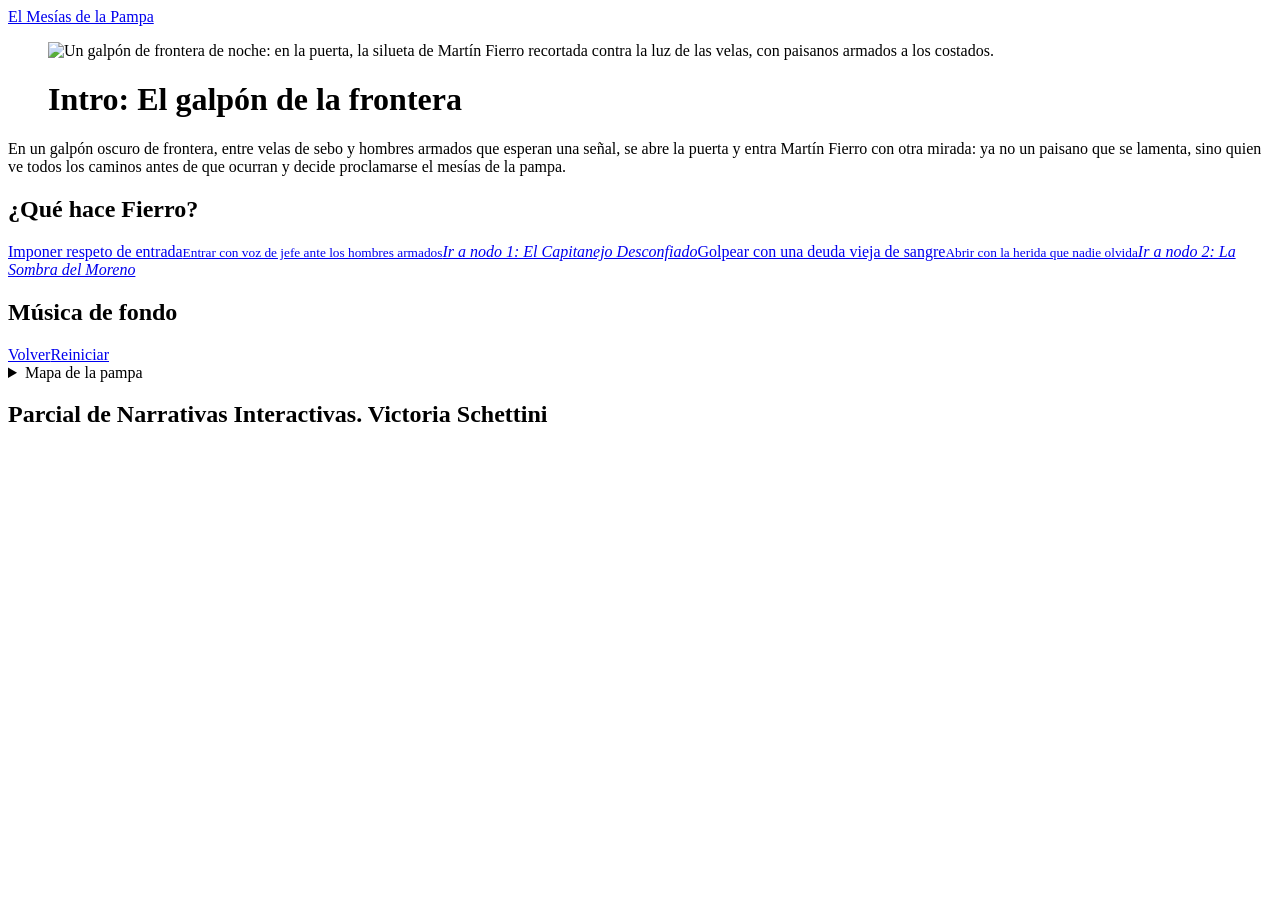
==== index.html @ 4e4e4bdf "Add files via upload" ====
<!DOCTYPE html>
<html lang="es"><head><meta charset="utf-8"><meta name="viewport" content="width=device-width, initial-scale=1">
<title>Intro: El galpón de la frontera | El Mesías de la Pampa</title>
<script>if(sessionStorage.getItem('sand'))document.documentElement.classList.add('sand-in')</script>
<link rel="preconnect" href="https://fonts.googleapis.com"><link rel="preconnect" href="https://fonts.gstatic.com" crossorigin>
<link href="https://fonts.googleapis.com/css2?family=Ewert&family=Love+Ya+Like+A+Sister&display=swap" rel="stylesheet">
<link rel="stylesheet" href="css/style.css"></head>
<body>
<header class="top"><a class="brand" href="index.html">El Mesías de la Pampa</a></header>
<figure class="hero"><img src="img/0.jpg" srcset="img/0-1200.jpg 1200w, img/0.jpg 2400w" sizes="100vw" width="2400" height="1350" alt="Un galpón de frontera de noche: en la puerta, la silueta de Martín Fierro recortada contra la luz de las velas, con paisanos armados a los costados." fetchpriority="high">
<figcaption><h1>Intro: El galpón de la frontera</h1></figcaption></figure>
<main><article><p class="story">En un galpón oscuro de frontera, entre velas de sebo y hombres armados que esperan una señal, se abre la puerta y entra Martín Fierro con otra mirada: ya no un paisano que se lamenta, sino quien ve todos los caminos antes de que ocurran y decide proclamarse el mesías de la pampa.</p>
<h2>¿Qué hace Fierro?</h2>
<nav class="choices" aria-label="Decisiones"><a class="choice" href="nodo1.html"><span class="act">Imponer respeto de entrada</span><small>Entrar con voz de jefe ante los hombres armados</small><em>Ir a nodo 1: El Capitanejo Desconfiado</em></a><a class="choice" href="nodo2.html"><span class="act">Golpear con una deuda vieja de sangre</span><small>Abrir con la herida que nadie olvida</small><em>Ir a nodo 2: La Sombra del Moreno</em></a></nav></article>
<aside class="ambient" aria-label="Ambientación sonora"><h2>Música de fondo</h2><div id="ambient"><noscript><a href="https://youtu.be/PqWY73VacnA?si=HnHsF3Y2TEaqvpaf" target="_blank" rel="noopener">Escuchar Los ejes de mi carreta en YouTube</a></noscript></div></aside></main>
<footer><nav class="tools" aria-label="Navegación"><a href="#" data-back>Volver</a><a href="index.html">Reiniciar</a></nav>
<details><summary>Mapa de la pampa</summary><ul class="map"><li><a href="index.html" aria-current="page">El galpón de la frontera</a></li><li><a href="nodo1.html">El Capitanejo Desconfiado</a></li><li><a href="nodo2.html">La Sombra del Moreno</a></li><li><a href="nodo3.html">El Rastreador Silencioso</a></li><li><a href="nodo4.html">La Vieja del Fogón</a></li><li><a href="nodo5.html">El Secreto del Cuatrero</a></li><li><a href="nodo6.html">El Viejo Milico Desertor</a></li><li><a href="nodo7.html">La Guitarra Colgada</a></li><li><a href="nodo8.html">El Juramento de Cruz</a></li><li><a href="nodo9.html">El Fuego de la Frontera</a></li><li><a href="nodo10.html">La Mirada en la Puerta</a></li><li><a href="final-a.html">El destino de guerra</a></li><li><a href="final-b.html">El mesías de la pampa</a></li></ul></details></footer>
<script src="js/media.js"></script><script src="js/sand.js"></script></body></html>
<h2>Parcial de Narrativas Interactivas. Victoria Schettini</h2>
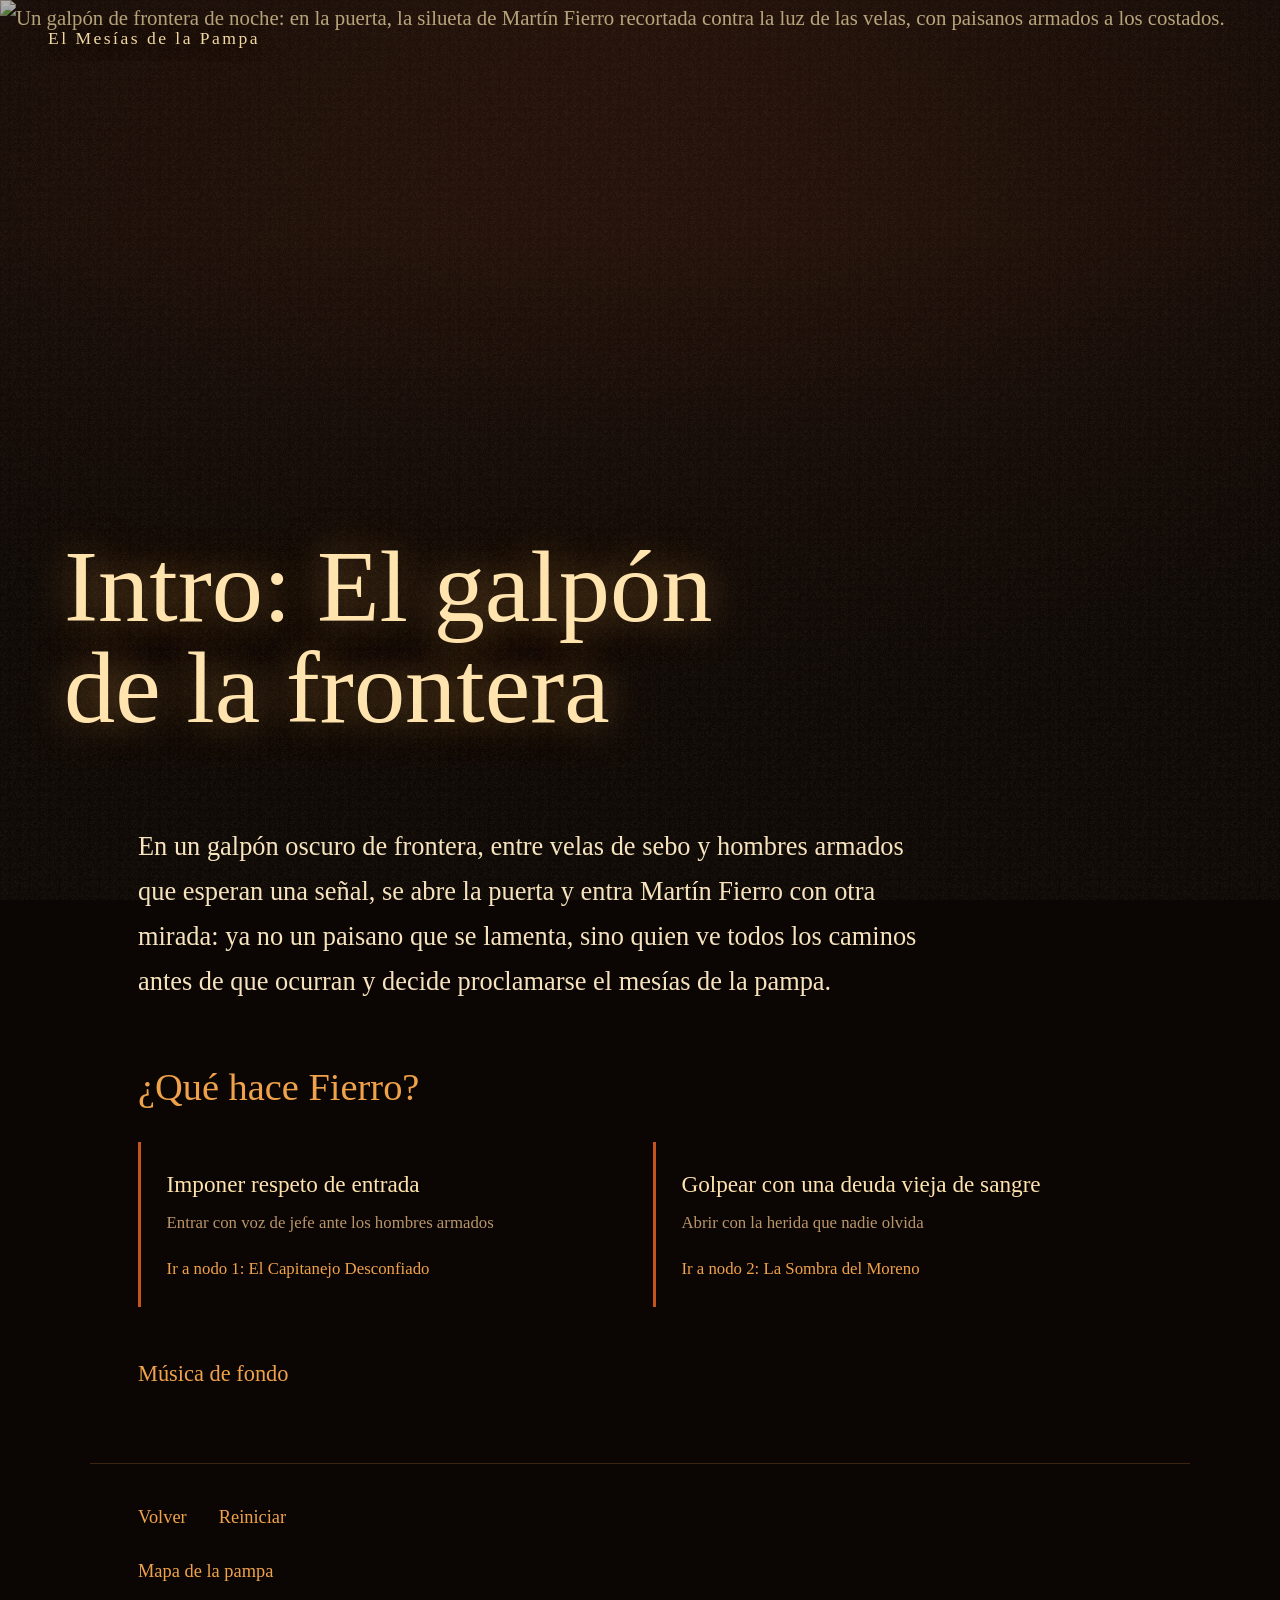
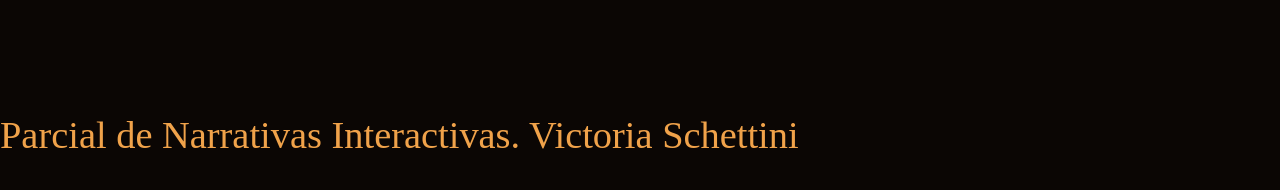
==== commit 945aa2a3: "Update index.html" ====
--- a/index.html
+++ b/index.html
@@ -4,7 +4,7 @@
 <script>if(sessionStorage.getItem('sand'))document.documentElement.classList.add('sand-in')</script>
 <link rel="preconnect" href="https://fonts.googleapis.com"><link rel="preconnect" href="https://fonts.gstatic.com" crossorigin>
 <link href="https://fonts.googleapis.com/css2?family=Ewert&family=Love+Ya+Like+A+Sister&display=swap" rel="stylesheet">
-<link rel="stylesheet" href="css/style.css"></head>
+<link rel="stylesheet" href="style.css"></head>
 <body>
 <header class="top"><a class="brand" href="index.html">El Mesías de la Pampa</a></header>
 <figure class="hero"><img src="img/0.jpg" srcset="img/0-1200.jpg 1200w, img/0.jpg 2400w" sizes="100vw" width="2400" height="1350" alt="Un galpón de frontera de noche: en la puerta, la silueta de Martín Fierro recortada contra la luz de las velas, con paisanos armados a los costados." fetchpriority="high">
@@ -16,4 +16,4 @@
 <footer><nav class="tools" aria-label="Navegación"><a href="#" data-back>Volver</a><a href="index.html">Reiniciar</a></nav>
 <details><summary>Mapa de la pampa</summary><ul class="map"><li><a href="index.html" aria-current="page">El galpón de la frontera</a></li><li><a href="nodo1.html">El Capitanejo Desconfiado</a></li><li><a href="nodo2.html">La Sombra del Moreno</a></li><li><a href="nodo3.html">El Rastreador Silencioso</a></li><li><a href="nodo4.html">La Vieja del Fogón</a></li><li><a href="nodo5.html">El Secreto del Cuatrero</a></li><li><a href="nodo6.html">El Viejo Milico Desertor</a></li><li><a href="nodo7.html">La Guitarra Colgada</a></li><li><a href="nodo8.html">El Juramento de Cruz</a></li><li><a href="nodo9.html">El Fuego de la Frontera</a></li><li><a href="nodo10.html">La Mirada en la Puerta</a></li><li><a href="final-a.html">El destino de guerra</a></li><li><a href="final-b.html">El mesías de la pampa</a></li></ul></details></footer>
 <script src="js/media.js"></script><script src="js/sand.js"></script></body></html>
-<h2>Parcial de Narrativas Interactivas. Victoria Schettini</h2>+<h2>Parcial de Narrativas Interactivas. Victoria Schettini</h2>
--- a/style.css
+++ b/style.css
@@ -0,0 +1,36 @@
+
+:root{--ink:#0b0604;--ash:#1c0f09;--sand:#f1d6a0;--gold:#f0a24a;--rust:#c5521f;--dim:#b99569;
+--f-title:"Ewert",Georgia,serif;--f-text:"Love Ya Like A Sister","Comic Sans MS",cursive}
+*{box-sizing:border-box}html{scroll-behavior:smooth;background:var(--ink)}
+html.sand-in::before{content:"";position:fixed;inset:0;background:var(--ink);z-index:9998}
+body{margin:0;background:radial-gradient(120% 60% at 50% 0%,#2b130a,var(--ink) 70%);color:var(--sand);font-family:var(--f-text);font-size:1.3rem;line-height:1.7}
+body::after{content:"";position:fixed;inset:0;pointer-events:none;opacity:.12;mix-blend-mode:screen;z-index:5;
+background:url("data:image/svg+xml,%3Csvg xmlns='http://www.w3.org/2000/svg' width='200' height='200'%3E%3Cfilter id='n'%3E%3CfeTurbulence baseFrequency='.9' numOctaves='2'/%3E%3CfeColorMatrix values='0 0 0 0 1 0 0 0 0 .7 0 0 0 0 .3 0 0 0 .9 0'/%3E%3C/filter%3E%3Crect width='200' height='200' filter='url(%23n)'/%3E%3C/svg%3E")}
+.top{position:absolute;inset:0 0 auto;z-index:4;padding:1.2rem clamp(1rem,4vw,3rem)}
+.brand{font-family:var(--f-title);font-size:1.1rem;letter-spacing:.14em;color:var(--sand);text-decoration:none;text-shadow:0 0 18px #000}
+.hero{margin:0;position:relative;height:88vh;min-height:420px;overflow:hidden}
+.hero img{width:100%;height:100%;object-fit:cover;display:block;filter:sepia(.25) contrast(1.05)}
+.hero::after{content:"";position:absolute;inset:0;background:linear-gradient(to bottom,#0b060455,transparent 30%,var(--ink) 98%)}
+.hero figcaption{position:absolute;z-index:2;left:clamp(1rem,5vw,4rem);right:clamp(1rem,5vw,4rem);bottom:6vh}
+h1{font-family:var(--f-title);font-weight:400;font-size:clamp(2.4rem,8vw,7.2rem);line-height:.98;margin:0;color:#ffe3ad;text-shadow:0 0 40px #f0a24a88,0 4px 30px #000;text-wrap:balance}
+h2{font-family:var(--f-title);font-weight:400;font-size:clamp(1.5rem,3.4vw,2.4rem);color:var(--gold);margin:3.2rem 0 1.4rem}
+main{max-width:1100px;margin:0 auto;padding:2rem clamp(1rem,5vw,3rem) 3rem}
+p{margin:0}.story{font-size:clamp(1.3rem,2.2vw,1.65rem);max-width:60ch;color:#f7e3bd}
+.choices{display:grid;grid-template-columns:repeat(auto-fit,minmax(min(100%,340px),1fr));gap:1.6rem}
+.choice{display:block;padding:1.4rem 0 1.4rem 1.6rem;border-left:3px solid var(--rust);color:var(--sand);text-decoration:none;position:relative;transition:border-color .3s,background .3s,padding .3s}
+.choice:hover,.choice:focus-visible{border-color:var(--gold);background:linear-gradient(90deg,#f0a24a24,transparent);padding-left:2.1rem;outline:none}
+.choice .act{display:block;font-size:1.45rem;color:#ffe3ad}.choice small{display:block;font-size:1.05rem;color:var(--dim);margin:.3rem 0 .7rem}
+.choice em{font-style:normal;font-family:var(--f-title);color:var(--gold);font-size:1.05rem}
+.ambient{margin-top:3rem}.ambient iframe{width:100%;max-width:640px;aspect-ratio:16/9;border:0;border-radius:2px;filter:sepia(.5) saturate(1.2)}
+.ambient a{color:var(--gold)}.ambient h2{font-size:1.4rem;margin-top:0}
+footer{max-width:1100px;margin:0 auto;padding:1rem clamp(1rem,5vw,3rem) 4rem;border-top:1px solid #f0a24a33}
+.tools{display:flex;gap:2rem;margin:1.4rem 0}.tools a,summary{font-family:var(--f-title);color:var(--gold);text-decoration:none;cursor:pointer;font-size:1.15rem}
+.tools a:hover{color:#ffe3ad}summary{list-style:none}.map{display:flex;flex-wrap:wrap;gap:.4rem 1.6rem;list-style:none;padding:1rem 0;margin:0}
+.map a{color:var(--sand);text-decoration:none;font-size:1.05rem}.map a:hover,.map a[aria-current]{color:var(--gold);text-decoration:underline}
+a:focus-visible{outline:2px solid var(--gold);outline-offset:4px}
+#sand{position:fixed;inset:0;width:100%;height:100%;z-index:9999;pointer-events:none}
+@media(max-width:640px){body{font-size:1.15rem}.hero{height:70vh}}
+@media(prefers-reduced-motion:reduce){*{transition:none!important}}
+
+/* grabado de portada: tinte ocre estilo Dune 2 */
+.hero img.grabado{filter:sepia(1) saturate(2.4) hue-rotate(-12deg) contrast(1.25) brightness(.6)}
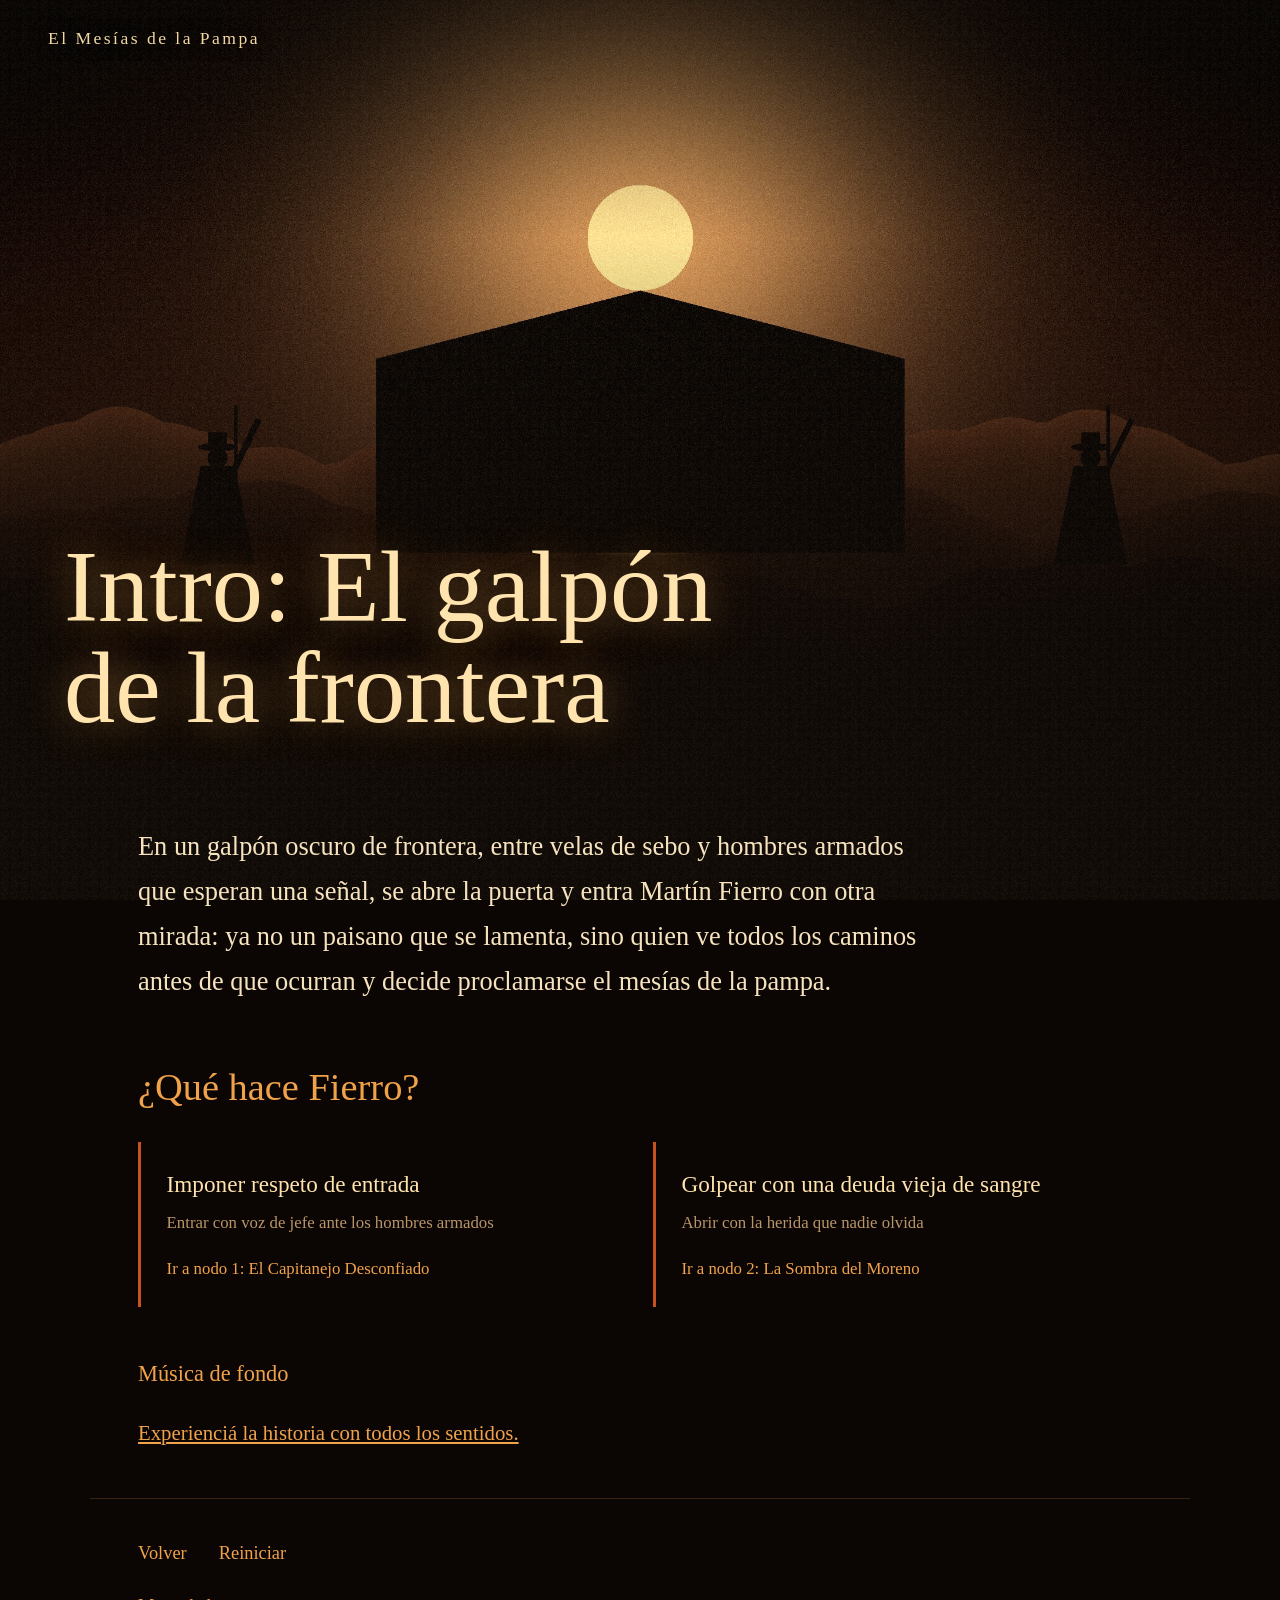
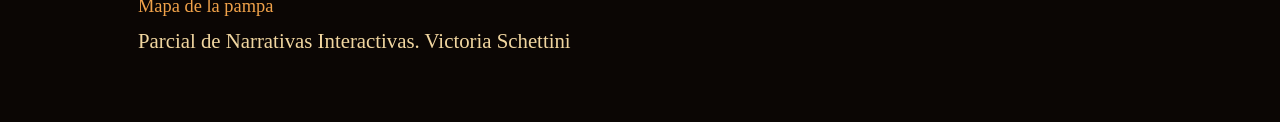
==== commit c74ca3b2: "Rename index (1).html to index.html" ====
--- a/index.html
+++ b/index.html
@@ -7,13 +7,12 @@
 <link rel="stylesheet" href="style.css"></head>
 <body>
 <header class="top"><a class="brand" href="index.html">El Mesías de la Pampa</a></header>
-<figure class="hero"><img src="img/0.jpg" srcset="img/0-1200.jpg 1200w, img/0.jpg 2400w" sizes="100vw" width="2400" height="1350" alt="Un galpón de frontera de noche: en la puerta, la silueta de Martín Fierro recortada contra la luz de las velas, con paisanos armados a los costados." fetchpriority="high">
+<figure class="hero"><img src="0.jpg" srcset="0-1200.jpg 1200w, 0.jpg 2400w" sizes="100vw" width="2400" height="1350" alt="Un galpón de frontera de noche: en la puerta, la silueta de Martín Fierro recortada contra la luz de las velas, con paisanos armados a los costados." fetchpriority="high">
 <figcaption><h1>Intro: El galpón de la frontera</h1></figcaption></figure>
 <main><article><p class="story">En un galpón oscuro de frontera, entre velas de sebo y hombres armados que esperan una señal, se abre la puerta y entra Martín Fierro con otra mirada: ya no un paisano que se lamenta, sino quien ve todos los caminos antes de que ocurran y decide proclamarse el mesías de la pampa.</p>
 <h2>¿Qué hace Fierro?</h2>
 <nav class="choices" aria-label="Decisiones"><a class="choice" href="nodo1.html"><span class="act">Imponer respeto de entrada</span><small>Entrar con voz de jefe ante los hombres armados</small><em>Ir a nodo 1: El Capitanejo Desconfiado</em></a><a class="choice" href="nodo2.html"><span class="act">Golpear con una deuda vieja de sangre</span><small>Abrir con la herida que nadie olvida</small><em>Ir a nodo 2: La Sombra del Moreno</em></a></nav></article>
 <aside class="ambient" aria-label="Ambientación sonora"><h2>Música de fondo</h2><div id="ambient"><noscript><a href="https://youtu.be/PqWY73VacnA?si=HnHsF3Y2TEaqvpaf" target="_blank" rel="noopener">Escuchar Los ejes de mi carreta en YouTube</a></noscript></div></aside></main>
 <footer><nav class="tools" aria-label="Navegación"><a href="#" data-back>Volver</a><a href="index.html">Reiniciar</a></nav>
-<details><summary>Mapa de la pampa</summary><ul class="map"><li><a href="index.html" aria-current="page">El galpón de la frontera</a></li><li><a href="nodo1.html">El Capitanejo Desconfiado</a></li><li><a href="nodo2.html">La Sombra del Moreno</a></li><li><a href="nodo3.html">El Rastreador Silencioso</a></li><li><a href="nodo4.html">La Vieja del Fogón</a></li><li><a href="nodo5.html">El Secreto del Cuatrero</a></li><li><a href="nodo6.html">El Viejo Milico Desertor</a></li><li><a href="nodo7.html">La Guitarra Colgada</a></li><li><a href="nodo8.html">El Juramento de Cruz</a></li><li><a href="nodo9.html">El Fuego de la Frontera</a></li><li><a href="nodo10.html">La Mirada en la Puerta</a></li><li><a href="final-a.html">El destino de guerra</a></li><li><a href="final-b.html">El mesías de la pampa</a></li></ul></details></footer>
-<script src="js/media.js"></script><script src="js/sand.js"></script></body></html>
-<h2>Parcial de Narrativas Interactivas. Victoria Schettini</h2>
+<details><summary>Mapa de la pampa</summary><ul class="map"><li><a href="index.html" aria-current="page">El galpón de la frontera</a></li><li><a href="nodo1.html">El Capitanejo Desconfiado</a></li><li><a href="nodo2.html">La Sombra del Moreno</a></li><li><a href="nodo3.html">El Rastreador Silencioso</a></li><li><a href="nodo4.html">La Vieja del Fogón</a></li><li><a href="nodo5.html">El Secreto del Cuatrero</a></li><li><a href="nodo6.html">El Viejo Milico Desertor</a></li><li><a href="nodo7.html">La Guitarra Colgada</a></li><li><a href="nodo8.html">El Juramento de Cruz</a></li><li><a href="nodo9.html">El Fuego de la Frontera</a></li><li><a href="nodo10.html">La Mirada en la Puerta</a></li><li><a href="final-a.html">El destino de guerra</a></li><li><a href="final-b.html">El mesías de la pampa</a></li></ul></details><p class="credit">Parcial de Narrativas Interactivas. Victoria Schettini</p></footer>
+<script src="media.js"></script><script src="sand.js"></script></body></html>
